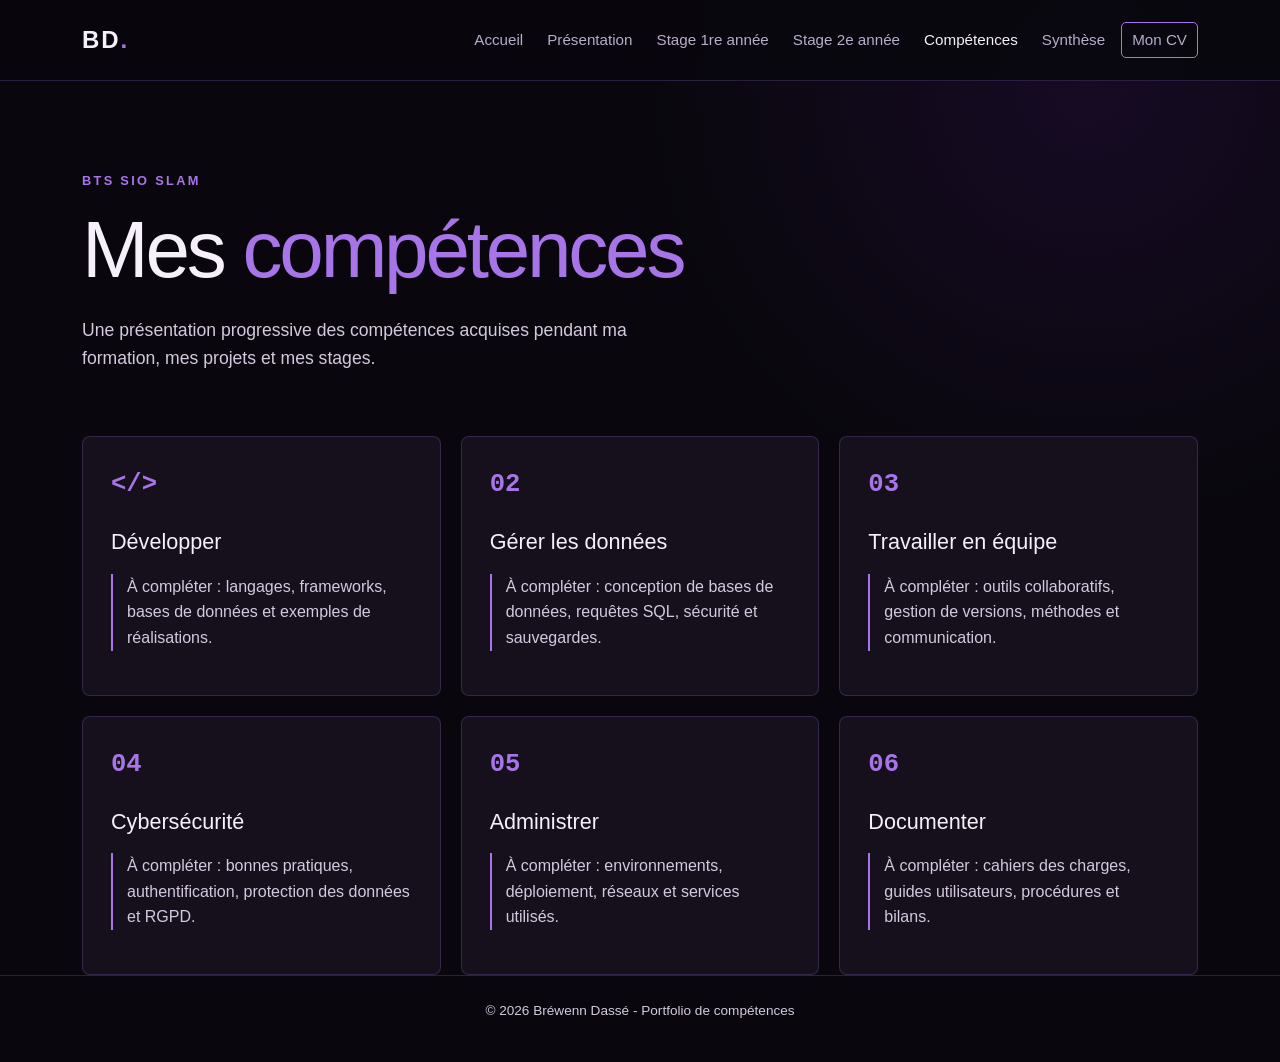
==== competences.html @ 9f8cedd8 "Add synthesis table and PCP competency page Add the downloadable BTS SIO synthesis workbook, a compe" ====
<!DOCTYPE html>
<html lang="fr">
<head>
    <meta charset="UTF-8">
    <meta name="viewport" content="width=device-width, initial-scale=1.0">
    <meta name="description" content="Compétences de Bréwenn Dassé en BTS SIO SLAM.">
    <title>Compétences | Bréwenn Dassé</title>
    <link href="https://cdn.jsdelivr.net/npm/bootstrap@5.3.3/dist/css/bootstrap.min.css" rel="stylesheet">
    <link rel="stylesheet" href="style.css">
</head>
<body>
    <header class="site-header navbar navbar-expand-lg"><div class="container">
        <a class="logo navbar-brand" href="index.html">BD<span>.</span></a>
        <button class="navbar-toggler" type="button" data-bs-toggle="collapse" data-bs-target="#main-navigation" aria-label="Afficher la navigation"><span class="navbar-toggler-icon"></span></button>
        <nav class="collapse navbar-collapse" id="main-navigation" aria-label="Navigation principale"><div class="navbar-nav ms-auto align-items-lg-center gap-lg-2">
            <a class="nav-link" href="index.html">Accueil</a><a class="nav-link" href="presentation.html">Présentation</a><a class="nav-link" href="stage-premiere-annee.html">Stage 1re année</a><a class="nav-link" href="stage-deuxieme-annee.html">Stage 2e année</a><a class="nav-link active" href="competences.html" aria-current="page">Compétences</a><a class="nav-link" href="tableau-synthese.html">Synthèse</a><a class="nav-cv nav-link" href="documents/CV_BrewennDasse.pdf" download>Mon CV</a>
        </div></nav>
    </div></header>
    <main class="page-main">
        <section class="page-heading"><p class="eyebrow">BTS SIO SLAM</p><h1>Mes <span>compétences</span></h1><p class="section-intro">Une présentation progressive des compétences acquises pendant ma formation, mes projets et mes stages.</p></section>
        <section class="content-grid">
            <article class="card"><div class="card-icon">&lt;/&gt;</div><h2>Développer</h2><p class="content-placeholder">À compléter : langages, frameworks, bases de données et exemples de réalisations.</p></article>
            <article class="card"><div class="card-icon">02</div><h2>Gérer les données</h2><p class="content-placeholder">À compléter : conception de bases de données, requêtes SQL, sécurité et sauvegardes.</p></article>
            <article class="card"><div class="card-icon">03</div><h2>Travailler en équipe</h2><p class="content-placeholder">À compléter : outils collaboratifs, gestion de versions, méthodes et communication.</p></article>
            <article class="card"><div class="card-icon">04</div><h2>Cybersécurité</h2><p class="content-placeholder">À compléter : bonnes pratiques, authentification, protection des données et RGPD.</p></article>
            <article class="card"><div class="card-icon">05</div><h2>Administrer</h2><p class="content-placeholder">À compléter : environnements, déploiement, réseaux et services utilisés.</p></article>
            <article class="card"><div class="card-icon">06</div><h2>Documenter</h2><p class="content-placeholder">À compléter : cahiers des charges, guides utilisateurs, procédures et bilans.</p></article>
        </section>
    </main>
    <footer class="site-footer"><p>&copy; 2026 Bréwenn Dassé - Portfolio de compétences</p></footer>
    <script src="https://cdn.jsdelivr.net/npm/bootstrap@5.3.3/dist/js/bootstrap.bundle.min.js"></script>
</body>
</html>
---- style.css ----
:root {
    --background: #09070d;
    --surface: #15101c;
    --surface-light: #21172c;
    --violet: rgb(48, 18, 80);
    --violet-light: #a875e8;
    --text: #f5f0fa;
    --muted: #b9adca;
    --border: rgba(168, 117, 232, 0.22);
}

* {
    box-sizing: border-box;
    margin: 0;
    padding: 0;
}

html {
    scroll-behavior: smooth;
}

body {
    background:
        radial-gradient(circle at 85% 8%, rgba(48, 18, 80, 0.35), transparent 28rem),
        var(--background);
    color: var(--text);
    font-family: Arial, Helvetica, sans-serif;
    line-height: 1.6;
}

h1,
h2,
h3 {
    color: var(--text);
}

p {
    color: #d4c9df;
}

a {
    color: inherit;
    text-decoration: none;
}

.site-header {
    background: rgba(9, 7, 13, 0.88);
    border-bottom: 1px solid var(--border);
    padding: 16px 0;
    position: sticky;
    top: 0;
    z-index: 10;
}

.logo {
    color: var(--text);
    font-size: 1.5rem;
    font-weight: 700;
    letter-spacing: 0.08em;
}

.navbar-toggler {
    border-color: var(--border);
}

.navbar-toggler-icon {
    filter: invert(1);
}

.logo span,
h1 span {
    color: var(--violet-light);
}

.navbar .nav-link {
    color: var(--muted);
    font-size: 0.95rem;
    transition: color 0.2s ease;
}

.navbar .nav-link:hover,
.navbar .nav-link:focus,
.navbar .nav-link.active {
    color: var(--text);
}

.nav-cv {
    border: 1px solid var(--violet-light);
    border-radius: 5px;
    color: var(--text);
    padding: 5px 10px !important;
}

.page-main {
    margin: 0 auto;
    max-width: 1180px;
}

.page-heading {
    padding: 90px 32px 48px;
}

.page-heading h1 {
    font-size: clamp(2.8rem, 7vw, 5rem);
    margin-bottom: 24px;
}

.content-grid {
    display: grid;
    gap: 20px;
    grid-template-columns: repeat(3, 1fr);
    padding: 0 32px;
}

.content-grid .card h2 {
    font-size: 1.35rem;
}

.content-grid .card p + p {
    margin-top: 16px;
}

.content-placeholder {
    border-left: 2px solid var(--violet-light);
    color: #d4c9df;
    padding-left: 14px;
}

.section-small {
    padding-bottom: 80px;
}

.document-panel {
    background: linear-gradient(135deg, rgba(48, 18, 80, 0.65), var(--surface));
    border: 1px solid var(--border);
    border-radius: 12px;
    margin: 0 32px;
    max-width: 760px;
}

.document-icon {
    color: var(--violet-light);
    font-family: "Courier New", monospace;
    font-size: 1.4rem;
    font-weight: 700;
    letter-spacing: 0.12em;
    margin-bottom: 24px;
}

.hero {
    align-items: center;
    display: flex;
    gap: 48px;
    justify-content: space-between;
    margin: 0 auto;
    max-width: 1180px;
    min-height: 600px;
    padding: 80px 32px;
}

.hero-content,
.page-heading,
.section {
    animation: appear 0.7s ease both;
}

.hero-content {
    max-width: 680px;
}

.eyebrow {
    color: var(--violet-light);
    font-size: 0.8rem;
    font-weight: 700;
    letter-spacing: 0.18em;
    margin-bottom: 16px;
    text-transform: uppercase;
}

h1 {
    font-size: clamp(2.8rem, 7vw, 5.5rem);
    letter-spacing: -0.04em;
    line-height: 1.05;
    margin-bottom: 28px;
}

.hero-text,
.section-intro {
    color: #d4c9df;
    font-size: 1.1rem;
    max-width: 580px;
}

.button {
    background: var(--violet);
    border: 1px solid var(--violet-light);
    border-radius: 6px;
    display: inline-block;
    font-weight: 700;
    margin-top: 32px;
    padding: 13px 22px;
    transition: background 0.2s ease, transform 0.2s ease;
}

.button:hover,
.button:focus {
    background: #4d1d7e;
    transform: translateY(-2px);
}

.hero-decoration {
    align-items: center;
    background: linear-gradient(135deg, var(--violet), #160c22);
    border: 1px solid var(--border);
    border-radius: 50%;
    display: flex;
    height: 260px;
    justify-content: center;
    min-width: 260px;
    transform: rotate(8deg);
}

.hero-decoration span {
    color: var(--violet-light);
    font-family: "Courier New", monospace;
    font-size: 4rem;
    font-weight: 700;
    transform: rotate(-8deg);
}

.section {
    margin: 0 auto;
    max-width: 1180px;
    padding: 80px 32px;
}

h2 {
    font-size: clamp(2rem, 4vw, 3rem);
    line-height: 1.1;
    margin-bottom: 20px;
}

.cards {
    display: grid;
    gap: 20px;
    grid-template-columns: repeat(3, 1fr);
    margin-top: 40px;
}

.card {
    background: var(--surface);
    border: 1px solid var(--border);
    border-radius: 8px;
    padding: 28px;
    transition: border-color 0.2s ease, transform 0.2s ease, box-shadow 0.2s ease;
}

.card:hover {
    border-color: rgba(168, 117, 232, 0.65);
    box-shadow: 0 16px 40px rgba(0, 0, 0, 0.25);
    transform: translateY(-5px);
}

.card-icon {
    color: var(--violet-light);
    font-family: "Courier New", monospace;
    font-size: 1.6rem;
    font-weight: 700;
    margin-bottom: 24px;
}

h3 {
    font-size: 1.2rem;
    margin-bottom: 10px;
}

.card p,
.contact p {
    color: #d4c9df;
}

.contact {
    background: var(--surface);
    border: 1px solid var(--border);
    border-radius: 8px;
    margin-bottom: 80px;
    text-align: center;
}

.contact p {
    margin: 0 auto;
    max-width: 500px;
}

.button-secondary {
    background: transparent;
}

.site-footer {
    border-top: 1px solid var(--border);
    color: var(--muted);
    font-size: 0.85rem;
    padding: 24px 32px;
    text-align: center;
}

@keyframes appear {
    from {
        opacity: 0;
        transform: translateY(12px);
    }

    to {
        opacity: 1;
        transform: translateY(0);
    }
}

@media (max-width: 700px) {
    .site-header {
        padding: 12px 0;
    }

    .page-heading {
        padding: 64px 20px 36px;
    }

    .content-grid {
        grid-template-columns: 1fr;
        padding: 0 20px;
    }

    .hero {
        flex-direction: column;
        min-height: auto;
        padding: 72px 20px;
    }

    .hero-decoration {
        align-self: flex-start;
        height: 180px;
        min-width: 180px;
    }

    .hero-decoration span {
        font-size: 2.8rem;
    }

    .section {
        padding: 56px 20px;
    }

    .cards {
        grid-template-columns: 1fr;
    }

    .contact {
        margin: 0 20px 56px;
    }
}
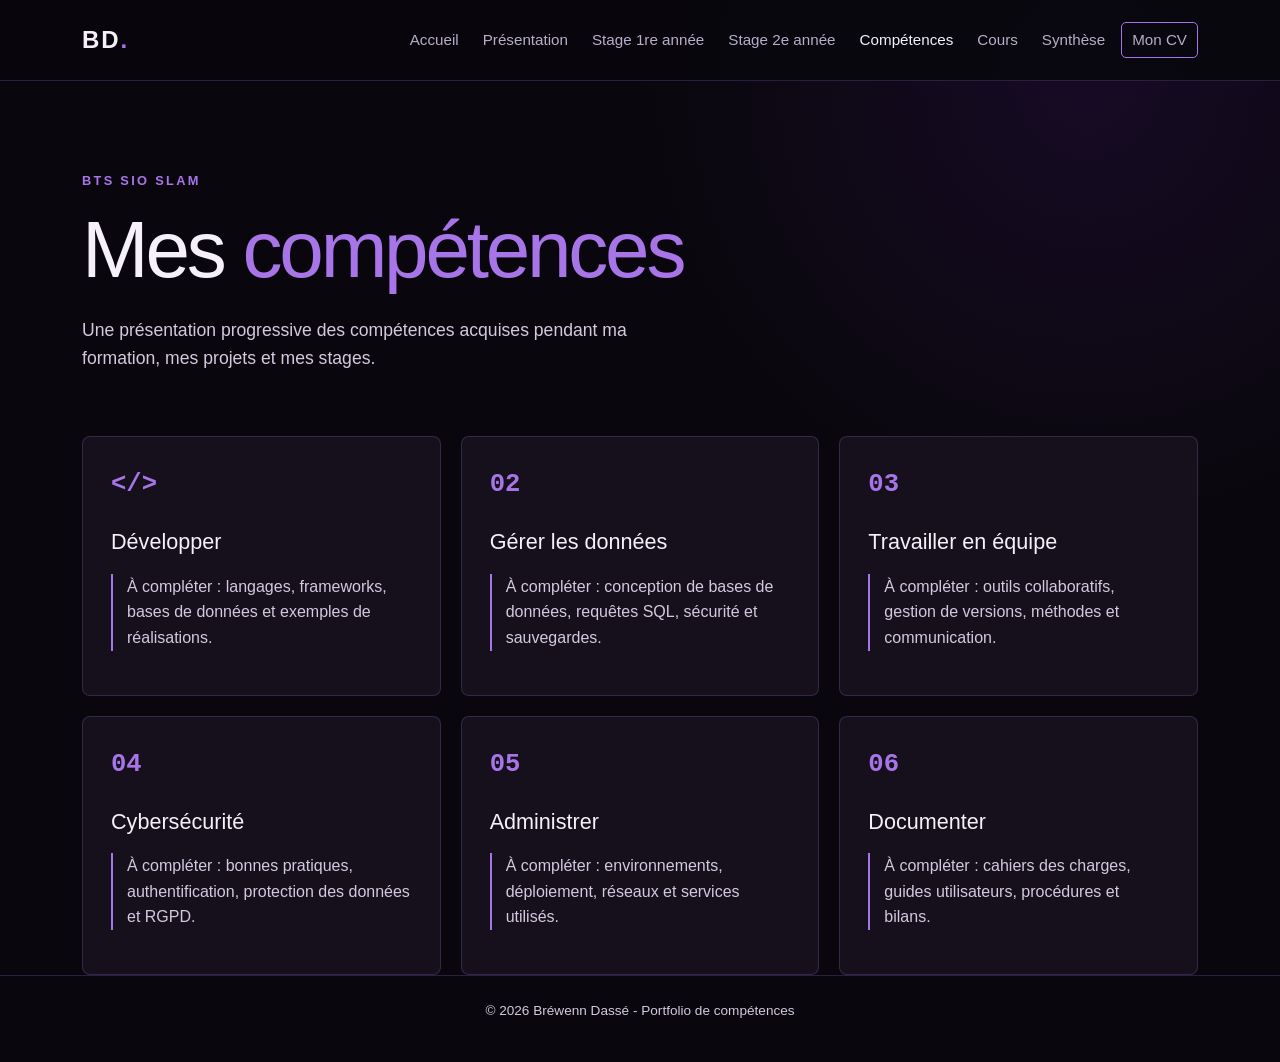
==== commit 43e84bee: "Add course overview page to PCP Add a page to document lessons and notions studied during BTS SIO SL" ====
--- a/competences.html
+++ b/competences.html
@@ -13,7 +13,7 @@
         <a class="logo navbar-brand" href="index.html">BD<span>.</span></a>
         <button class="navbar-toggler" type="button" data-bs-toggle="collapse" data-bs-target="#main-navigation" aria-label="Afficher la navigation"><span class="navbar-toggler-icon"></span></button>
         <nav class="collapse navbar-collapse" id="main-navigation" aria-label="Navigation principale"><div class="navbar-nav ms-auto align-items-lg-center gap-lg-2">
-            <a class="nav-link" href="index.html">Accueil</a><a class="nav-link" href="presentation.html">Présentation</a><a class="nav-link" href="stage-premiere-annee.html">Stage 1re année</a><a class="nav-link" href="stage-deuxieme-annee.html">Stage 2e année</a><a class="nav-link active" href="competences.html" aria-current="page">Compétences</a><a class="nav-link" href="tableau-synthese.html">Synthèse</a><a class="nav-cv nav-link" href="documents/CV_BrewennDasse.pdf" download>Mon CV</a>
+            <a class="nav-link" href="index.html">Accueil</a><a class="nav-link" href="presentation.html">Présentation</a><a class="nav-link" href="stage-premiere-annee.html">Stage 1re année</a><a class="nav-link" href="stage-deuxieme-annee.html">Stage 2e année</a><a class="nav-link active" href="competences.html" aria-current="page">Compétences</a><a class="nav-link" href="cours.html">Cours</a><a class="nav-link" href="tableau-synthese.html">Synthèse</a><a class="nav-cv nav-link" href="documents/CV_BrewennDasse.pdf" download>Mon CV</a>
         </div></nav>
     </div></header>
     <main class="page-main">
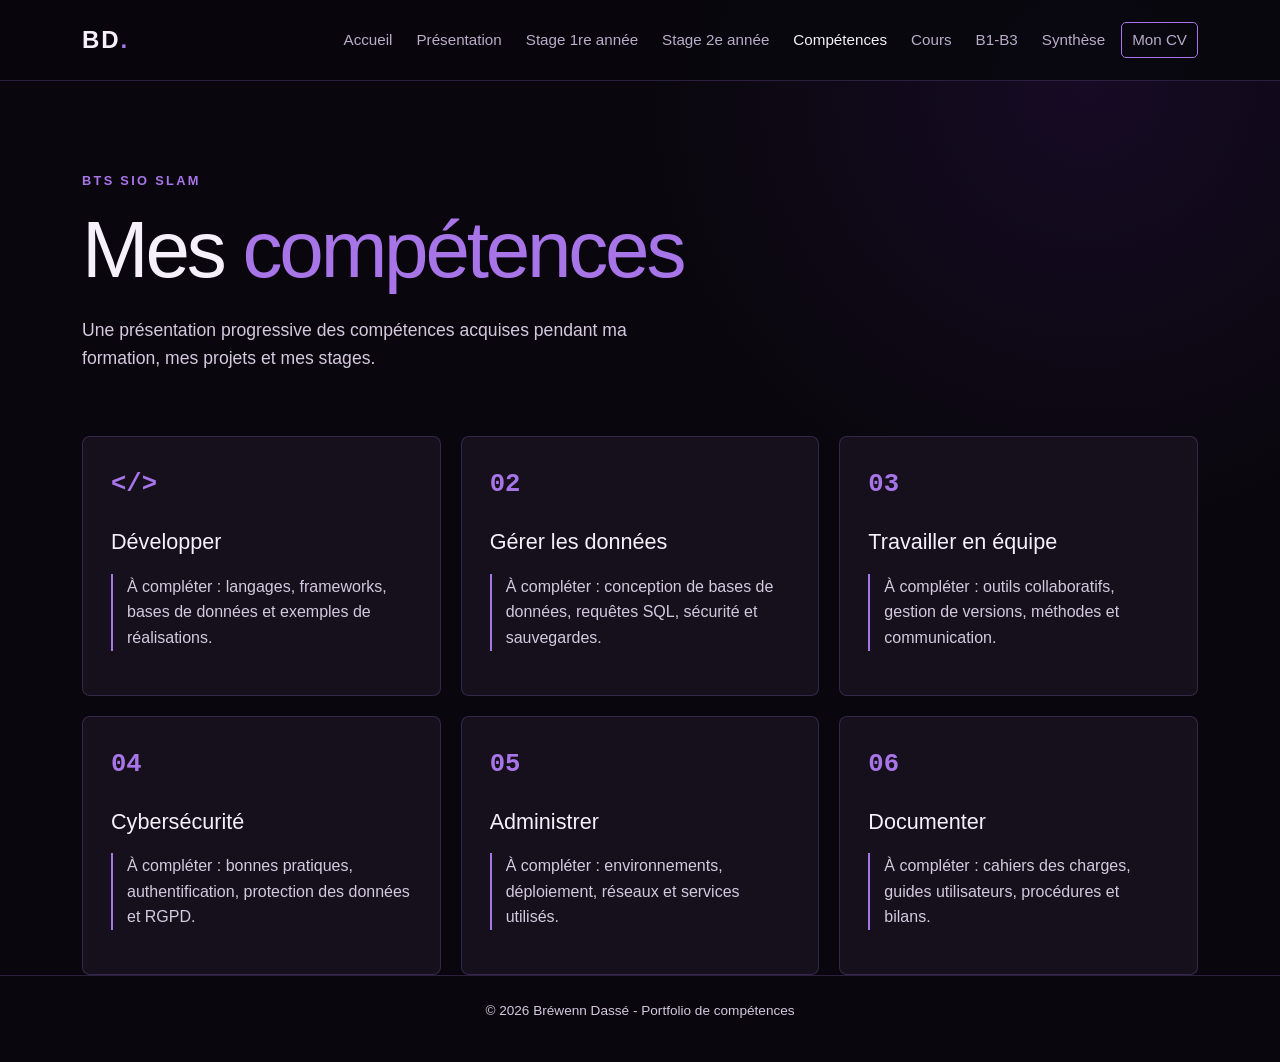
==== commit 17ceb10b: "Add BTS SIO SLAM competency table Add a B1 to B3 competency table for the SLAM pathway with descript" ====
--- a/competences.html
+++ b/competences.html
@@ -13,7 +13,7 @@
         <a class="logo navbar-brand" href="index.html">BD<span>.</span></a>
         <button class="navbar-toggler" type="button" data-bs-toggle="collapse" data-bs-target="#main-navigation" aria-label="Afficher la navigation"><span class="navbar-toggler-icon"></span></button>
         <nav class="collapse navbar-collapse" id="main-navigation" aria-label="Navigation principale"><div class="navbar-nav ms-auto align-items-lg-center gap-lg-2">
-            <a class="nav-link" href="index.html">Accueil</a><a class="nav-link" href="presentation.html">Présentation</a><a class="nav-link" href="stage-premiere-annee.html">Stage 1re année</a><a class="nav-link" href="stage-deuxieme-annee.html">Stage 2e année</a><a class="nav-link active" href="competences.html" aria-current="page">Compétences</a><a class="nav-link" href="cours.html">Cours</a><a class="nav-link" href="tableau-synthese.html">Synthèse</a><a class="nav-cv nav-link" href="documents/CV_BrewennDasse.pdf" download>Mon CV</a>
+            <a class="nav-link" href="index.html">Accueil</a><a class="nav-link" href="presentation.html">Présentation</a><a class="nav-link" href="stage-premiere-annee.html">Stage 1re année</a><a class="nav-link" href="stage-deuxieme-annee.html">Stage 2e année</a><a class="nav-link active" href="competences.html" aria-current="page">Compétences</a><a class="nav-link" href="cours.html">Cours</a><a class="nav-link" href="tableau-competences.html">B1-B3</a><a class="nav-link" href="tableau-synthese.html">Synthèse</a><a class="nav-cv nav-link" href="documents/CV_BrewennDasse.pdf" download>Mon CV</a>
         </div></nav>
     </div></header>
     <main class="page-main">
--- a/style.css
+++ b/style.css
@@ -145,6 +145,74 @@
     font-weight: 700;
     letter-spacing: 0.12em;
     margin-bottom: 24px;
+}
+
+.skills-table-wrapper {
+    margin: 0 32px;
+    overflow-x: auto;
+}
+
+.skills-table {
+    border-collapse: collapse;
+    min-width: 960px;
+    width: 100%;
+}
+
+.skills-table th,
+.skills-table td {
+    border-bottom: 1px solid var(--border);
+    padding: 18px 16px;
+    text-align: left;
+    vertical-align: top;
+}
+
+.skills-table thead th {
+    background: var(--violet);
+    color: var(--text);
+    font-size: 0.85rem;
+    letter-spacing: 0.06em;
+    text-transform: uppercase;
+}
+
+.skills-table tbody tr {
+    background: rgba(21, 16, 28, 0.85);
+}
+
+.skills-table tbody tr:nth-child(even) {
+    background: rgba(33, 23, 44, 0.72);
+}
+
+.skills-table tbody tr:hover {
+    background: rgba(48, 18, 80, 0.72);
+}
+
+.skills-table td {
+    color: #d4c9df;
+}
+
+.skills-table td:nth-child(2) {
+    color: var(--text);
+    font-weight: 700;
+}
+
+.block-separator th,
+.block-separator td {
+    border-top: 2px solid var(--violet-light);
+}
+
+.block-badge {
+    background: var(--violet);
+    border: 1px solid var(--violet-light);
+    border-radius: 5px;
+    color: var(--text);
+    display: inline-block;
+    font-size: 0.85rem;
+    padding: 4px 8px;
+}
+
+.to-complete {
+    color: var(--violet-light) !important;
+    font-style: italic;
 }
 
 .hero {
@@ -330,6 +398,10 @@
         padding: 0 20px;
     }
 
+    .skills-table-wrapper {
+        margin: 0 20px;
+    }
+
     .hero {
         flex-direction: column;
         min-height: auto;
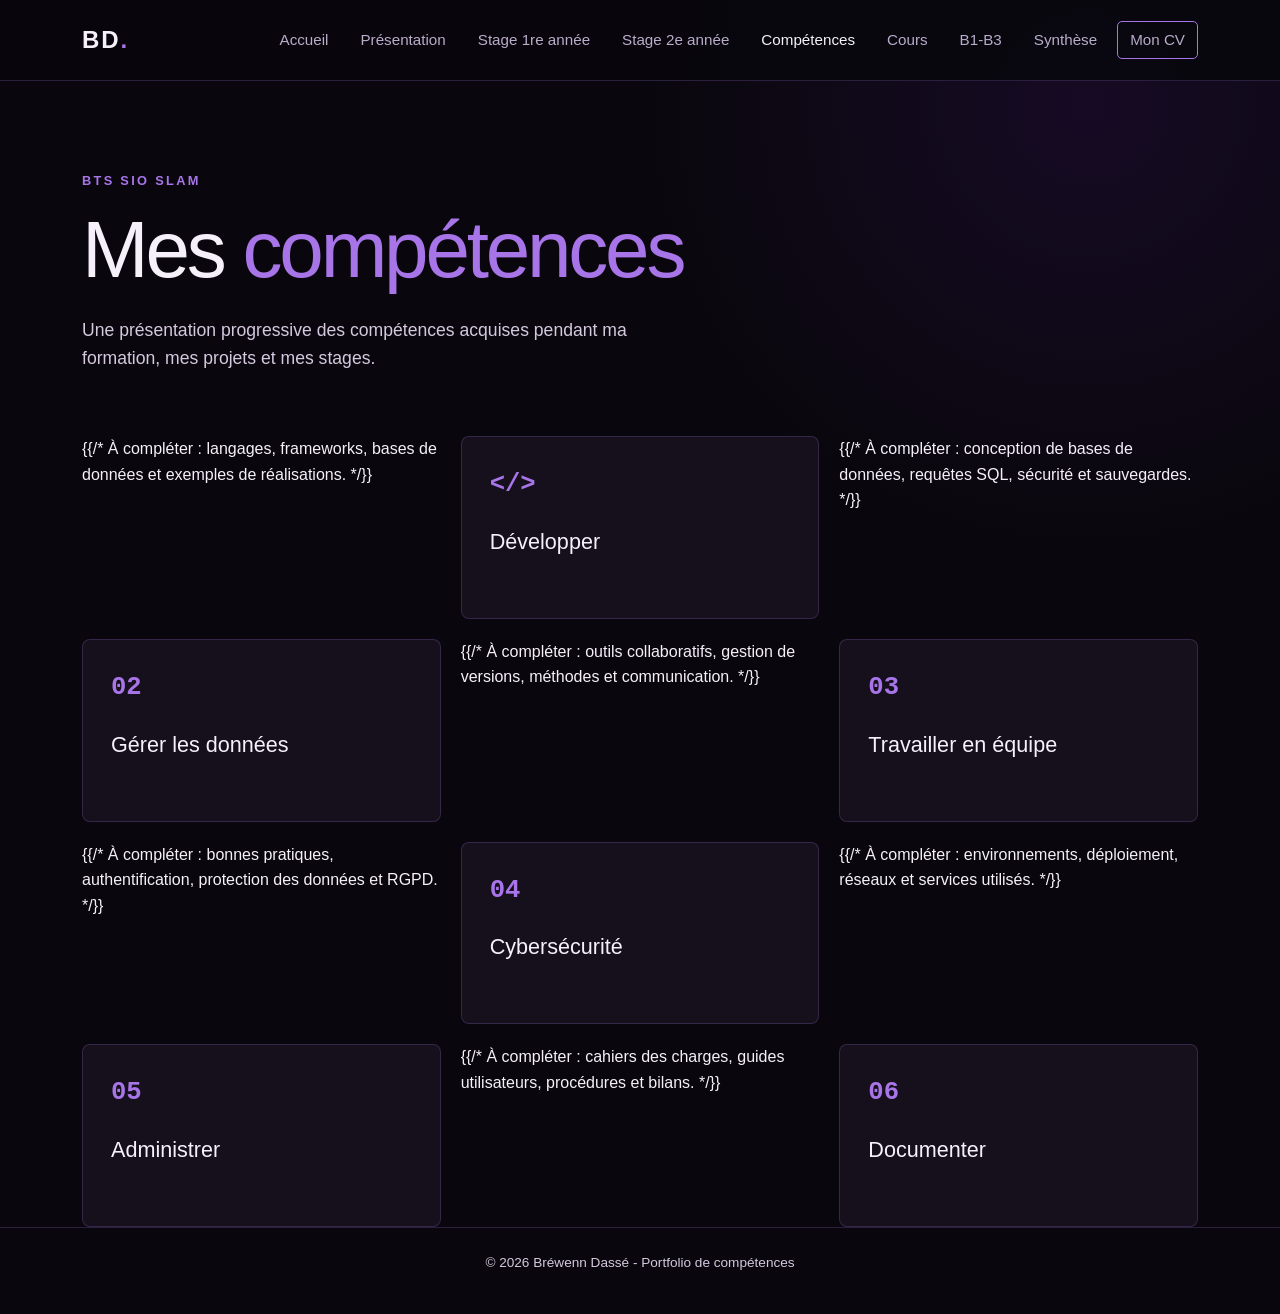
==== commit db127737: "Commentaire phrase non utile" ====
--- a/competences.html
+++ b/competences.html
@@ -19,12 +19,18 @@
     <main class="page-main">
         <section class="page-heading"><p class="eyebrow">BTS SIO SLAM</p><h1>Mes <span>compétences</span></h1><p class="section-intro">Une présentation progressive des compétences acquises pendant ma formation, mes projets et mes stages.</p></section>
         <section class="content-grid">
-            <article class="card"><div class="card-icon">&lt;/&gt;</div><h2>Développer</h2><p class="content-placeholder">À compléter : langages, frameworks, bases de données et exemples de réalisations.</p></article>
-            <article class="card"><div class="card-icon">02</div><h2>Gérer les données</h2><p class="content-placeholder">À compléter : conception de bases de données, requêtes SQL, sécurité et sauvegardes.</p></article>
-            <article class="card"><div class="card-icon">03</div><h2>Travailler en équipe</h2><p class="content-placeholder">À compléter : outils collaboratifs, gestion de versions, méthodes et communication.</p></article>
-            <article class="card"><div class="card-icon">04</div><h2>Cybersécurité</h2><p class="content-placeholder">À compléter : bonnes pratiques, authentification, protection des données et RGPD.</p></article>
-            <article class="card"><div class="card-icon">05</div><h2>Administrer</h2><p class="content-placeholder">À compléter : environnements, déploiement, réseaux et services utilisés.</p></article>
-            <article class="card"><div class="card-icon">06</div><h2>Documenter</h2><p class="content-placeholder">À compléter : cahiers des charges, guides utilisateurs, procédures et bilans.</p></article>
+            {{/*  À compléter : langages, frameworks, bases de données et exemples de réalisations.  */}}
+            <article class="card"><div class="card-icon">&lt;/&gt;</div><h2>Développer</h2><p class="content-placeholder"></p></article>
+            {{/*  À compléter : conception de bases de données, requêtes SQL, sécurité et sauvegardes.  */}}
+            <article class="card"><div class="card-icon">02</div><h2>Gérer les données</h2><p class="content-placeholder"></p></article>
+            {{/*  À compléter : outils collaboratifs, gestion de versions, méthodes et communication.  */}}
+            <article class="card"><div class="card-icon">03</div><h2>Travailler en équipe</h2><p class="content-placeholder"></p></article>
+            {{/*  À compléter : bonnes pratiques, authentification, protection des données et RGPD.  */}}
+            <article class="card"><div class="card-icon">04</div><h2>Cybersécurité</h2><p class="content-placeholder"></p></article>
+            {{/*  À compléter : environnements, déploiement, réseaux et services utilisés.  */}}
+            <article class="card"><div class="card-icon">05</div><h2>Administrer</h2><p class="content-placeholder"></p></article>
+            {{/*  À compléter : cahiers des charges, guides utilisateurs, procédures et bilans.  */}}
+            <article class="card"><div class="card-icon">06</div><h2>Documenter</h2><p class="content-placeholder"></p></article>
         </section>
     </main>
     <footer class="site-footer"><p>&copy; 2026 Bréwenn Dassé - Portfolio de compétences</p></footer>
--- a/style.css
+++ b/style.css
@@ -73,9 +73,15 @@
 }
 
 .navbar .nav-link {
+    align-items: center;
     color: var(--muted);
+    display: flex;
     font-size: 0.95rem;
+    justify-content: center;
+    min-height: 38px;
+    padding: 8px 12px !important;
     transition: color 0.2s ease;
+    white-space: nowrap;
 }
 
 .navbar .nav-link:hover,
@@ -85,10 +91,17 @@
 }
 
 .nav-cv {
+    align-items: center;
     border: 1px solid var(--violet-light);
     border-radius: 5px;
     color: var(--text);
-    padding: 5px 10px !important;
+    display: inline-flex !important;
+    height: 38px;
+    justify-content: center;
+    min-width: 0;
+    padding-left: 16px !important;
+    padding-right: 16px !important;
+    width: auto;
 }
 
 .page-main {
@@ -154,14 +167,15 @@
 
 .skills-table {
     border-collapse: collapse;
-    min-width: 960px;
+    font-size: 0.8rem;
+    min-width: 820px;
     width: 100%;
 }
 
 .skills-table th,
 .skills-table td {
     border-bottom: 1px solid var(--border);
-    padding: 18px 16px;
+    padding: 8px 9px;
     text-align: left;
     vertical-align: top;
 }
@@ -169,7 +183,7 @@
 .skills-table thead th {
     background: var(--violet);
     color: var(--text);
-    font-size: 0.85rem;
+    font-size: 0.7rem;
     letter-spacing: 0.06em;
     text-transform: uppercase;
 }
@@ -206,8 +220,19 @@
     border-radius: 5px;
     color: var(--text);
     display: inline-block;
-    font-size: 0.85rem;
-    padding: 4px 8px;
+    font-size: 0.7rem;
+    padding: 2px 5px;
+}
+
+.option-label {
+    background: rgba(168, 117, 232, 0.18);
+    border: 1px solid var(--border);
+    border-radius: 4px;
+    color: var(--violet-light);
+    font-size: 0.7rem;
+    margin-left: 6px;
+    padding: 2px 5px;
+    white-space: nowrap;
 }
 
 .to-complete {
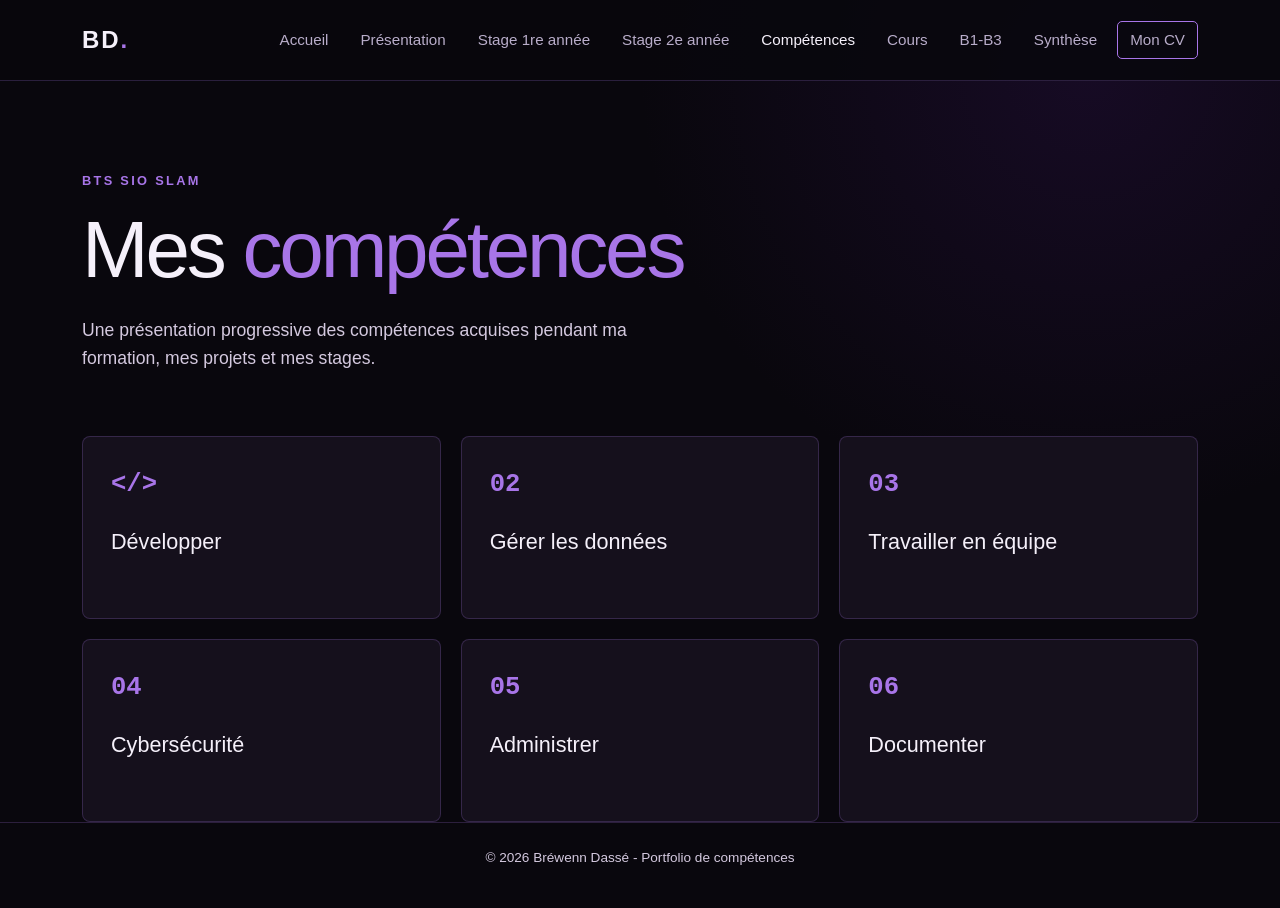
==== commit 90a617f0: "Symbole Comment mauvais" ====
--- a/competences.html
+++ b/competences.html
@@ -19,17 +19,17 @@
     <main class="page-main">
         <section class="page-heading"><p class="eyebrow">BTS SIO SLAM</p><h1>Mes <span>compétences</span></h1><p class="section-intro">Une présentation progressive des compétences acquises pendant ma formation, mes projets et mes stages.</p></section>
         <section class="content-grid">
-            {{/*  À compléter : langages, frameworks, bases de données et exemples de réalisations.  */}}
+            <!--À compléter : langages, frameworks, bases de données et exemples de réalisations.-->
             <article class="card"><div class="card-icon">&lt;/&gt;</div><h2>Développer</h2><p class="content-placeholder"></p></article>
-            {{/*  À compléter : conception de bases de données, requêtes SQL, sécurité et sauvegardes.  */}}
+            <!--À compléter : conception de bases de données, requêtes SQL, sécurité et sauvegardes.-->
             <article class="card"><div class="card-icon">02</div><h2>Gérer les données</h2><p class="content-placeholder"></p></article>
-            {{/*  À compléter : outils collaboratifs, gestion de versions, méthodes et communication.  */}}
+            <!--À compléter : outils collaboratifs, gestion de versions, méthodes et communication.-->
             <article class="card"><div class="card-icon">03</div><h2>Travailler en équipe</h2><p class="content-placeholder"></p></article>
-            {{/*  À compléter : bonnes pratiques, authentification, protection des données et RGPD.  */}}
+            <!--À compléter : bonnes pratiques, authentification, protection des données et RGPD.-->
             <article class="card"><div class="card-icon">04</div><h2>Cybersécurité</h2><p class="content-placeholder"></p></article>
-            {{/*  À compléter : environnements, déploiement, réseaux et services utilisés.  */}}
+            <!--À compléter : environnements, déploiement, réseaux et services utilisés.-->
             <article class="card"><div class="card-icon">05</div><h2>Administrer</h2><p class="content-placeholder"></p></article>
-            {{/*  À compléter : cahiers des charges, guides utilisateurs, procédures et bilans.  */}}
+            <!--À compléter : cahiers des charges, guides utilisateurs, procédures et bilans.-->
             <article class="card"><div class="card-icon">06</div><h2>Documenter</h2><p class="content-placeholder"></p></article>
         </section>
     </main>
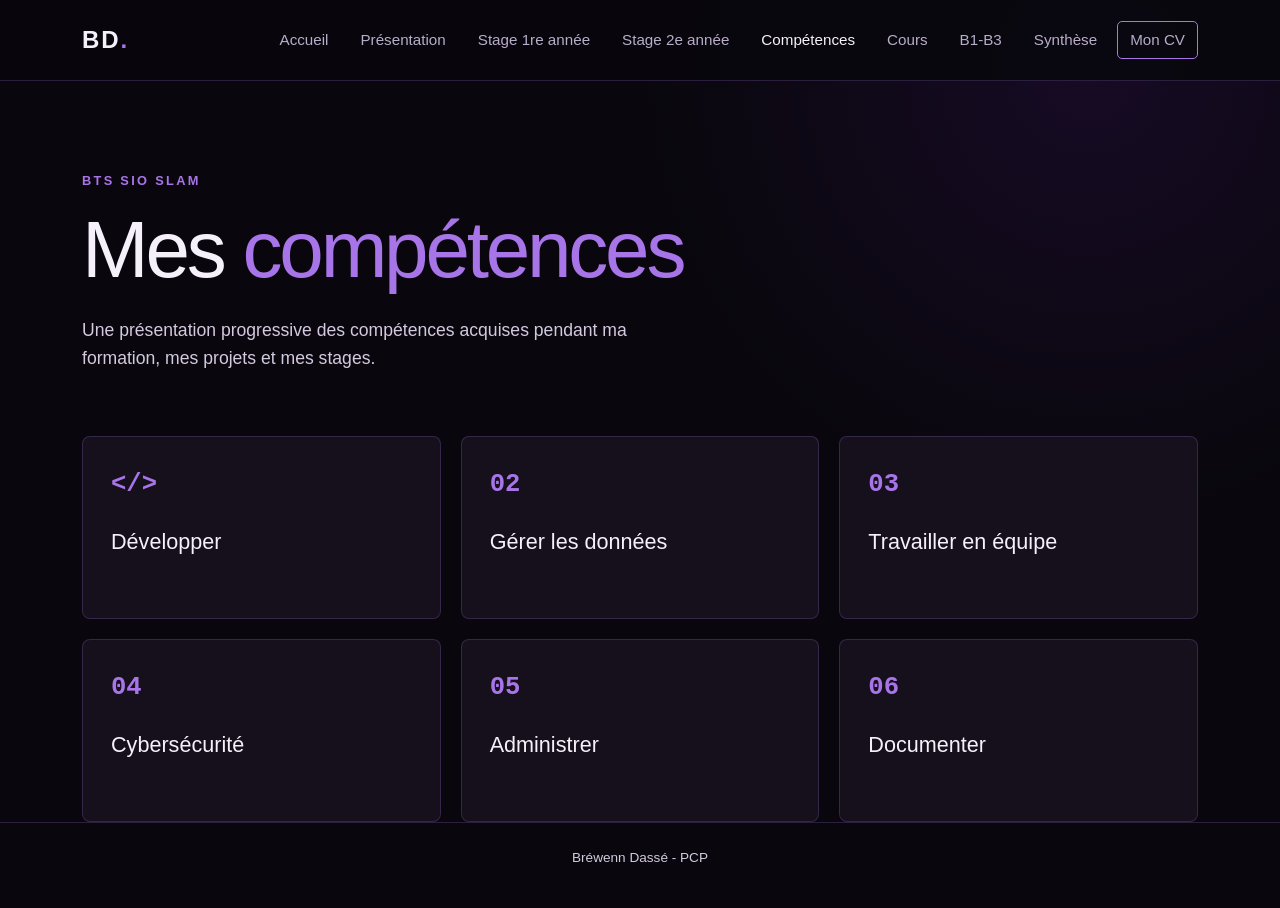
==== commit f3321511: "Changement de tout les pieds de pages" ====
--- a/competences.html
+++ b/competences.html
@@ -33,7 +33,7 @@
             <article class="card"><div class="card-icon">06</div><h2>Documenter</h2><p class="content-placeholder"></p></article>
         </section>
     </main>
-    <footer class="site-footer"><p>&copy; 2026 Bréwenn Dassé - Portfolio de compétences</p></footer>
+    <footer class="site-footer"><p>Bréwenn Dassé - PCP</p></footer>
     <script src="https://cdn.jsdelivr.net/npm/bootstrap@5.3.3/dist/js/bootstrap.bundle.min.js"></script>
 </body>
 </html>
